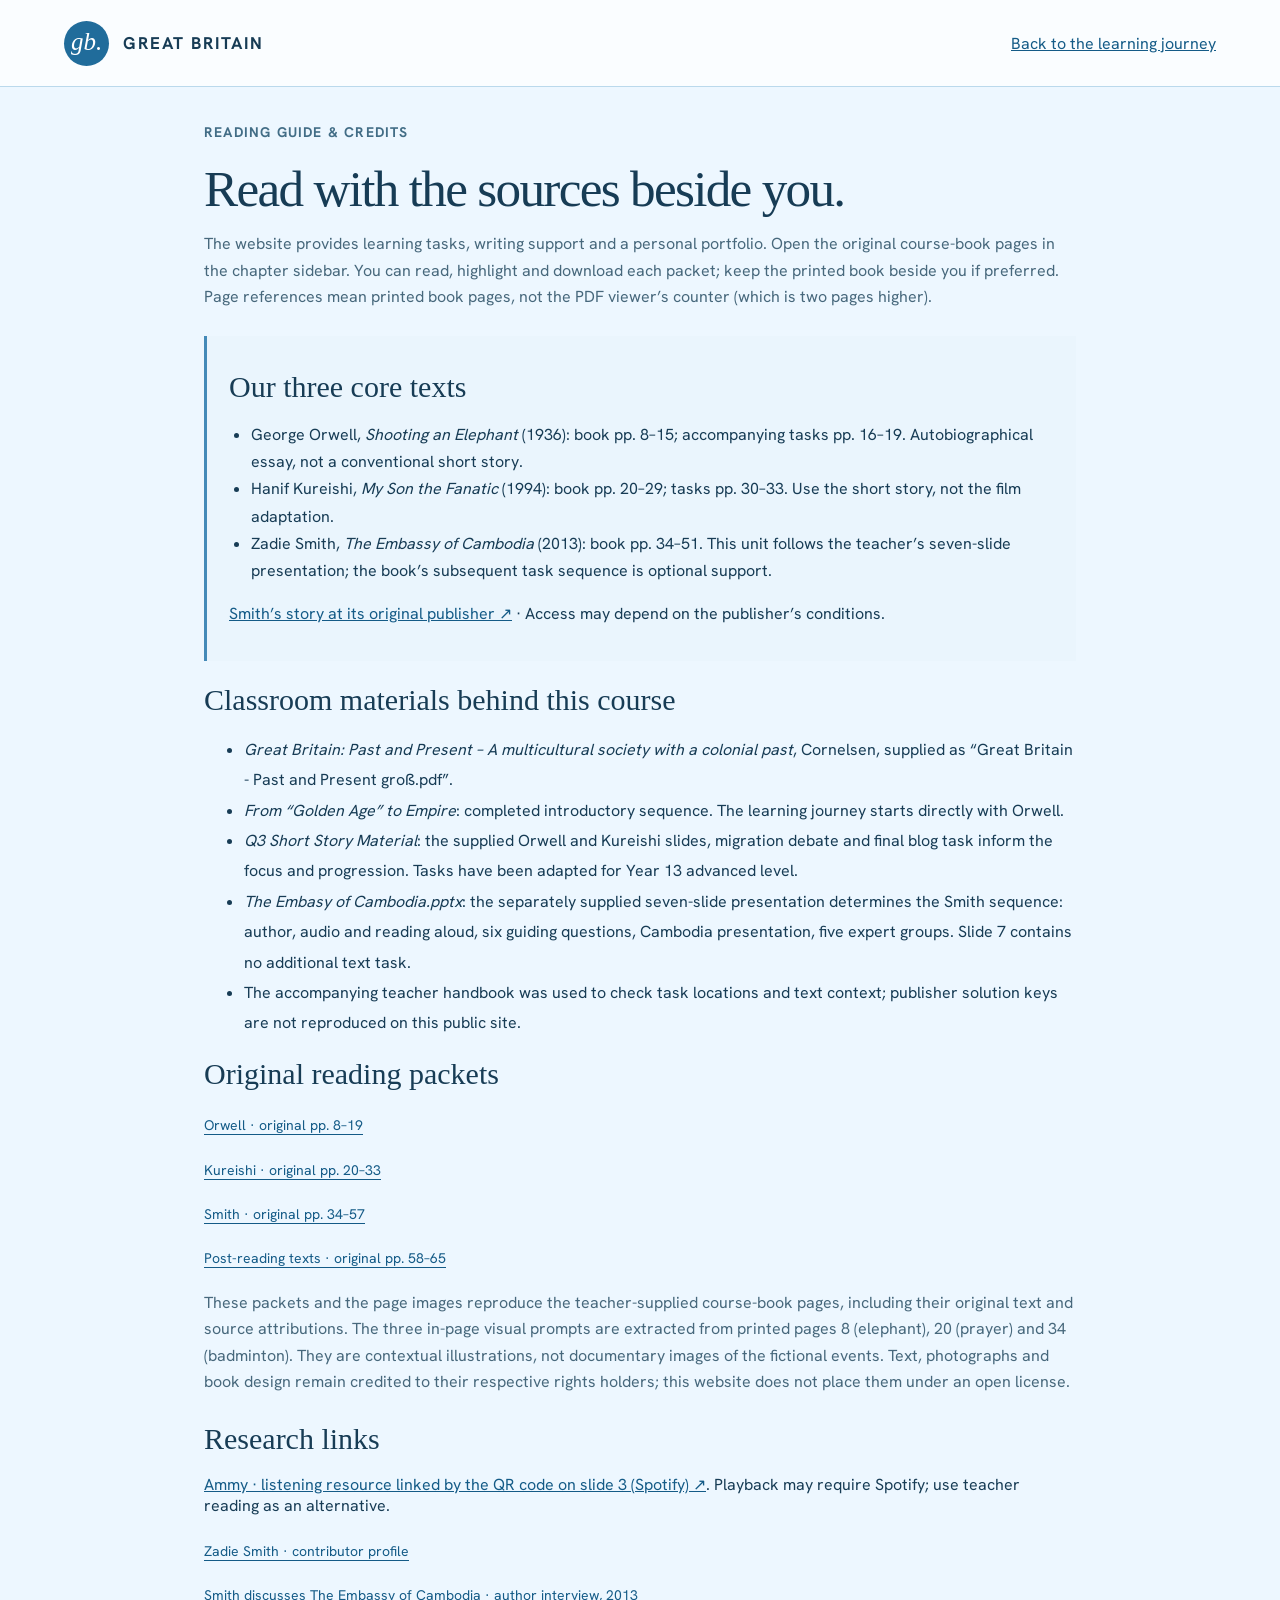
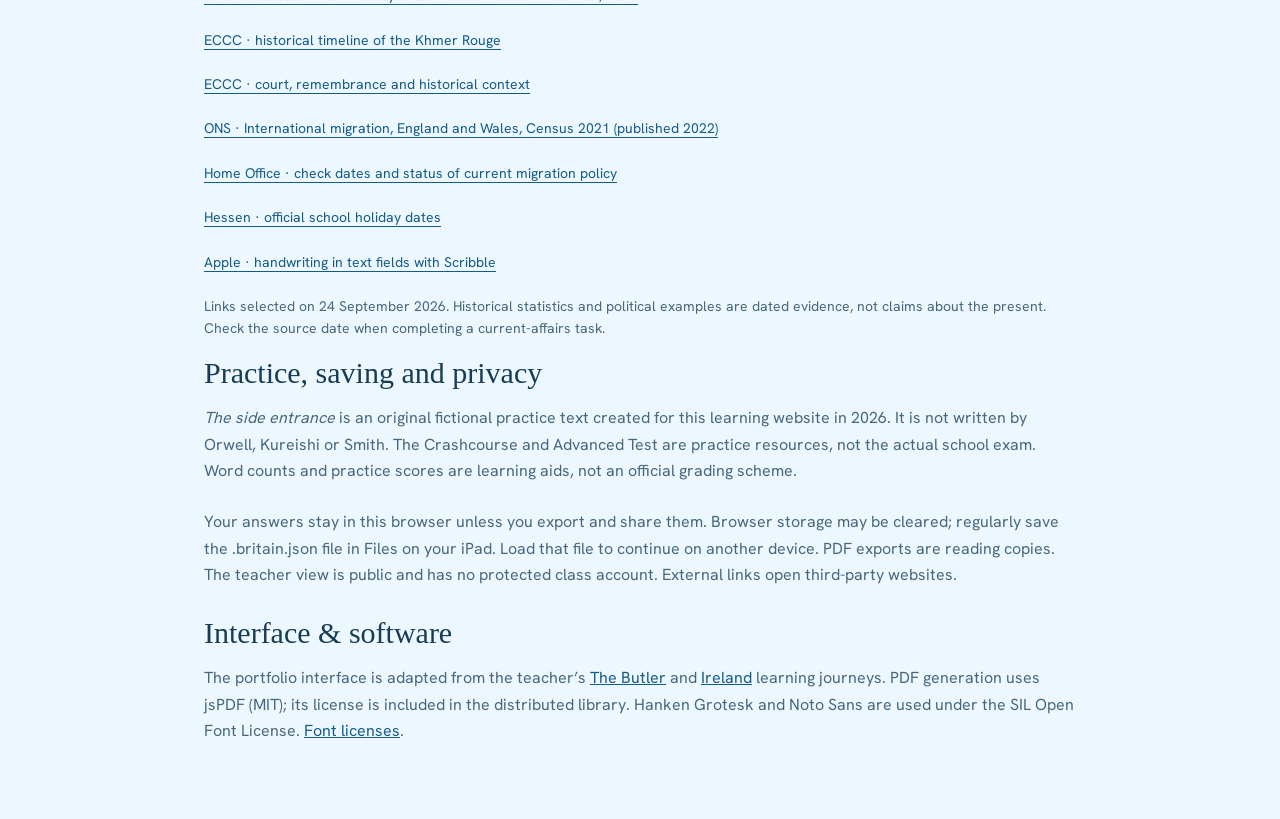
==== sources.html @ 37d401ca "Publish learning journey, writing workshop and story readers" ====
<!doctype html><html lang="en"><head><meta charset="utf-8"><meta name="viewport" content="width=device-width,initial-scale=1"><title>Sources & reading guide · Great Britain</title><link rel="stylesheet" href="style.css"><link rel="stylesheet" href="course.css"></head><body><header><a class="brand" href="index.html"><span class="brandmark">gb.</span><strong>GREAT BRITAIN</strong></a><a href="index.html">Back to the learning journey</a></header><main style="max-width:1000px"><div class="eyebrow">READING GUIDE & CREDITS</div><h1>Read with the sources beside you.</h1><p class="lead">The website provides learning tasks, writing support and a personal portfolio. Open the original course-book pages in the chapter sidebar. You can read, highlight and download each packet; keep the printed book beside you if preferred. Page references mean printed book pages, not the PDF viewer’s counter (which is two pages higher).</p><section class="reading-card"><h2>Our three core texts</h2><ul><li>George Orwell, <i>Shooting an Elephant</i> (1936): book pp. 8–15; accompanying tasks pp. 16–19. Autobiographical essay, not a conventional short story.</li><li>Hanif Kureishi, <i>My Son the Fanatic</i> (1994): book pp. 20–29; tasks pp. 30–33. Use the short story, not the film adaptation.</li><li>Zadie Smith, <i>The Embassy of Cambodia</i> (2013): book pp. 34–51. This unit follows the teacher’s seven-slide presentation; the book’s subsequent task sequence is optional support.</li></ul><p><a href="https://www.newyorker.com/magazine/2013/02/11/the-embassy-of-cambodia" target="_blank" rel="noopener">Smith’s story at its original publisher ↗</a> · Access may depend on the publisher’s conditions.</p></section><h2>Classroom materials behind this course</h2><ul style="line-height:1.9"><li><i>Great Britain: Past and Present – A multicultural society with a colonial past</i>, Cornelsen, supplied as “Great Britain - Past and Present groß.pdf”.</li><li><i>From “Golden Age” to Empire</i>: completed introductory sequence. The learning journey starts directly with Orwell.</li><li><i>Q3 Short Story Material</i>: the supplied Orwell and Kureishi slides, migration debate and final blog task inform the focus and progression. Tasks have been adapted for Year 13 advanced level.</li><li><i>The Embasy of Cambodia.pptx</i>: the separately supplied seven-slide presentation determines the Smith sequence: author, audio and reading aloud, six guiding questions, Cambodia presentation, five expert groups. Slide 7 contains no additional text task.</li><li>The accompanying teacher handbook was used to check task locations and text context; publisher solution keys are not reproduced on this public site.</li></ul><h2>Original reading packets</h2><div class="material-links"><a href="orwell-reading.pdf">Orwell · original pp. 8–19</a><a href="kureishi-reading.pdf">Kureishi · original pp. 20–33</a><a href="smith-reading.pdf">Smith · original pp. 34–57</a><a href="transfer-reading.pdf">Post-reading texts · original pp. 58–65</a></div><p class="lead">These packets and the page images reproduce the teacher-supplied course-book pages, including their original text and source attributions. The three in-page visual prompts are extracted from printed pages 8 (elephant), 20 (prayer) and 34 (badminton). They are contextual illustrations, not documentary images of the fictional events. Text, photographs and book design remain credited to their respective rights holders; this website does not place them under an open license.</p><h2>Research links</h2><p><a href="https://open.spotify.com/episode/2fU93vphYb3jY3qyjqcmrG" target="_blank" rel="noopener">Ammy · listening resource linked by the QR code on slide 3 (Spotify) ↗</a>. Playback may require Spotify; use teacher reading as an alternative.</p><div class="material-links"><a href="https://www.newyorker.com/contributors/zadie-smith" target="_blank" rel="noopener">Zadie Smith · contributor profile</a><a href="https://www.newyorker.com/books/page-turner/this-week-in-fiction-zadie-smith-2" target="_blank" rel="noopener">Smith discusses The Embassy of Cambodia · author interview, 2013</a><a href="https://timeline.eccc.gov.kh/en" target="_blank" rel="noopener">ECCC · historical timeline of the Khmer Rouge</a><a href="https://eccc.gov.kh/en" target="_blank" rel="noopener">ECCC · court, remembrance and historical context</a><a href="https://www.ons.gov.uk/peoplepopulationandcommunity/populationandmigration/internationalmigration/bulletins/internationalmigrationenglandandwales/census2021" target="_blank" rel="noopener">ONS · International migration, England and Wales, Census 2021 (published 2022)</a><a href="https://www.gov.uk/government/organisations/home-office" target="_blank" rel="noopener">Home Office · check dates and status of current migration policy</a><a href="https://kultus.hessen.de/schulsystem/ferien/ferientermine" target="_blank" rel="noopener">Hessen · official school holiday dates</a><a href="https://support.apple.com/de-de/guide/ipad/ipad355ab2a7/ipados" target="_blank" rel="noopener">Apple · handwriting in text fields with Scribble</a></div><p class="source">Links selected on 24 September 2026. Historical statistics and political examples are dated evidence, not claims about the present. Check the source date when completing a current-affairs task.</p><h2>Practice, saving and privacy</h2><p class="lead"><i>The side entrance</i> is an original fictional practice text created for this learning website in 2026. It is not written by Orwell, Kureishi or Smith. The Crashcourse and Advanced Test are practice resources, not the actual school exam. Word counts and practice scores are learning aids, not an official grading scheme.</p><p class="lead">Your answers stay in this browser unless you export and share them. Browser storage may be cleared; regularly save the .britain.json file in Files on your iPad. Load that file to continue on another device. PDF exports are reading copies. The teacher view is public and has no protected class account. External links open third-party websites.</p><h2>Interface & software</h2><p class="lead">The portfolio interface is adapted from the teacher’s <a href="https://herrhahn.github.io/the-butler-learning-journey/">The Butler</a> and <a href="https://herrhahn.github.io/ireland-learning-journey/">Ireland</a> learning journeys. PDF generation uses jsPDF (MIT); its license is included in the distributed library. Hanken Grotesk and Noto Sans are used under the SIL Open Font License. <a href="font-licenses.txt">Font licenses</a>.</p></main></body></html>
---- style.css ----
@font-face{font-family:Hanken;src:url('hanken.woff2');font-display:swap}*{box-sizing:border-box}html{font-size:16px}body{margin:0;background:#f7f5f6;color:#381e27;font-family:Hanken,Arial,sans-serif}button,textarea{font:inherit}button,a{touch-action:manipulation}button{cursor:pointer}button:focus-visible,a:focus-visible,summary:focus-visible,textarea:focus-visible{outline:3px solid #cd8c37;outline-offset:4px}header{height:87px;display:flex;align-items:center;justify-content:space-between;padding:0 5%;background:white;border-bottom:1px solid #e1e6e8}.brand{display:flex;align-items:center;gap:14px;text-decoration:none;color:inherit}.brandmark{font:italic 34px Georgia;background:#6a2037;color:white;border-radius:50%;width:45px;height:45px;text-align:center;padding-top:2px}.brand strong{letter-spacing:3px;font-size:17px}.brand-sub{border-left:1px solid #d8dfe2;padding-left:17px;color:#637681;font-size:14px}.header-right{display:flex;align-items:center;gap:28px}.class,.eyebrow{font-size:12px;font-weight:700;letter-spacing:1.8px}.quiet{border:1px solid #cad6da;border-radius:6px;background:white;padding:10px 14px;font-size:14px;color:#381e27}.demo{padding:9px 5%;background:#efe6ea;color:#4a606c;font-size:12px;letter-spacing:1px}.demo span{letter-spacing:0;margin-left:16px}main{max-width:1440px;margin:auto;padding:36px 5% 50px}.intro{display:grid;grid-template-columns:1.65fr 1fr;background:#4b1426;border-radius:12px;overflow:hidden;color:white}.intro-copy{padding:30px 34px}.eyebrow{color:#708591}.intro .eyebrow{color:#eed0d9}.eyebrow span{margin-left:25px;font-size:11px;opacity:.65}h1{font:normal clamp(36px,4vw,60px)/1.12 Georgia,serif;letter-spacing:-1.7px;margin:19px 0 14px}h1 i{color:#e7b8c5;font-weight:normal}.intro p{font-size:17px;color:#f0dfe4;margin:0 0 24px}.meta{font-size:13px;color:#ead4dd;display:flex;gap:5px;flex-wrap:wrap}.meta span{border-left:1px solid #6a828b;margin-left:12px;padding-left:12px}.landscape{position:relative;background:#cdeafa;min-height:215px}.landscape span{position:absolute;bottom:20px;right:20px;font-size:11px;letter-spacing:2px;color:white;text-shadow:0 1px 4px black}.steps{display:flex;border-bottom:1px solid #d8e1e5;margin:30px 0 28px;gap:10px}.steps button{flex:1;text-align:left;border:0;background:transparent;padding:14px 8px 19px;color:#627682;font-size:15px;border-bottom:3px solid transparent}.steps button span{display:inline-flex;align-items:center;justify-content:center;border:1px solid #d0dce1;border-radius:50%;width:29px;height:29px;margin-right:9px;font-size:12px}.steps button[aria-current]{color:#77253b;border-bottom-color:#77253b;font-weight:700}.steps button[aria-current] span{background:#77253b;color:white;border-color:#77253b}.workspace{display:grid;grid-template-columns:minmax(0,1fr) 280px;gap:34px}article#content{background:white;border:1px solid #e1e6e8;border-radius:9px;padding:32px 42px;min-height:530px}.content-top{display:flex;justify-content:space-between;align-items:center;gap:15px}.content-top .eyebrow{font-size:11px}.tag{font-size:12px;color:#6a7a83;background:#f0f4f5;padding:5px 9px;border-radius:4px}h2{font:normal 30px/1.25 Georgia;margin:14px 0}h3{font:normal 22px/1.3 Georgia}.lead{color:#5a6f7a;line-height:1.65;margin:10px 0 25px;font-size:16px}.story{border-top:1px solid #e5ebed;padding-top:10px;counter-reset:para}.story p{font:18px/1.95 Georgia;color:#34434a;position:relative;margin:19px 0;padding-left:28px}.story p:before{counter-increment:para;content:counter(para);position:absolute;left:0;top:4px;font:11px Hanken,Arial;color:#90a0a7}.story p:first-child:first-letter{font-size:42px;float:left;line-height:1.2;margin-right:4px}.source{font-size:12px;color:#70828b;line-height:1.6}.actions{margin-top:28px;border-top:1px solid #e0e8eb;padding-top:22px;display:flex;justify-content:space-between;gap:16px;align-items:center}.primary{background:#77253b;color:white;border:1px solid #77253b;padding:12px 21px;border-radius:6px;font-size:14px}.primary:hover{background:#8d354a}.secondary{padding:12px 18px;border:1px solid #cbd7dc;background:white;border-radius:6px;color:#294957;font-size:14px}.actions small{font-size:12px;color:#73848d}.aside-heading{font-size:11px;letter-spacing:2px;display:flex;justify-content:space-between;padding:3px 0 18px;color:#65808b}.aside-heading span{font-size:19px}aside section{padding:19px 0;border-top:1px solid #d7e0e5}aside h2{font-size:28px;line-height:1.3}aside p{color:#667a85;font-size:14px;line-height:1.7}details{border-top:1px solid #d7e0e5;padding:17px 0}summary{cursor:pointer;font-size:15px;font-weight:600}dl{font-size:14px}dt{margin-top:17px;color:#294c59}dd{margin:5px 0;color:#6b7c86;line-height:1.5}.note label{font:20px Georgia}.note textarea{margin-top:14px;height:125px;background:#edf1f3;border:1px solid #d9e1e5;padding:12px;font-size:14px;width:100%;border-radius:5px;resize:vertical}.note small{font-size:12px;color:#6d808b;display:block;margin-top:8px}textarea{color:#233f4c}textarea::placeholder{color:#7d8c95}footer{max-width:1440px;margin:auto;padding:25px 5%;border-top:1px solid #dae3e7;display:flex;justify-content:space-between;color:#78909b;font-size:12px;gap:20px}footer i{margin-left:12px}.dilemma{display:grid;grid-template-columns:1fr 1fr;gap:20px}.field label{font-size:15px;display:block;font-weight:600;margin-bottom:10px}.field textarea{width:100%;min-height:150px;border:1px solid #ced9df;border-radius:6px;padding:15px;line-height:1.6;resize:vertical}.field small{display:block;color:#647985;font-size:13px;margin:8px 0 22px}.field.full{margin-top:24px}.writing{min-height:320px!important;font-family:Georgia!important;font-size:18px!important;line-height:1.9!important}.word-count{text-align:right;color:#6d7e88;font-size:12px;margin-top:8px}.prompt{background:#eef3f5;border-left:3px solid #829da8;padding:14px 18px;font-size:15px;line-height:1.7;margin:22px 0}.check{display:flex;gap:12px;margin:18px 0;font-size:16px;line-height:1.5}.check input{width:19px;height:19px;accent-color:#254d5d}.review-text{white-space:pre-wrap;font:17px/1.8 Georgia;background:#f7f5f6;padding:20px;border-radius:6px;max-height:360px;overflow:auto}.success{background:#e5f0ed;padding:17px;border-radius:6px;color:#24574e;line-height:1.6}.teacher-heading{display:flex;align-items:center;justify-content:space-between;gap:24px;margin:20px 0 36px}.teacher-heading h1{font-size:42px}.teacher-heading p{color:#607985}.teacher-layout{display:grid;grid-template-columns:290px 1fr;gap:30px}.submissions h2{font-size:24px}.submissions h2 span{font:12px Hanken;display:block;margin-top:8px;color:#748b95}.submission{display:block;width:100%;text-align:left;padding:20px;margin:12px 0;background:white;border:1px solid #dce4e8;border-radius:7px;color:#244652}.submission strong{display:block;font-size:16px}.submission span{display:block;font-size:13px;color:#74858c;margin-top:7px}.submission.selected{border:2px solid #345966;background:#edf3f5}.teacher-paper{background:white;border:1px solid #dce4e8;border-radius:9px;padding:32px}.toast{position:fixed;bottom:24px;left:50%;transform:translateX(-50%);padding:14px 22px;border-radius:7px;background:#5b1b30;color:white;box-shadow:0 5px 20px #0002;font-size:14px;z-index:3}.feedback{margin-top:20px;background:#e9f2ef;padding:18px;border-radius:6px}.feedback p{white-space:pre-wrap}.empty{padding:40px 0;color:#70838e;line-height:1.8}button:disabled{cursor:default;opacity:.5}[hidden]{display:none!important}@media(min-width:1500px){main{padding-left:60px;padding-right:60px}}@media(max-width:1050px){.brand-sub{display:none}.workspace{grid-template-columns:minmax(0,1fr) 230px;gap:20px}article#content{padding:25px}.steps button{font-size:13px}.intro-copy{padding:25px}.meta span{display:none}}@media(max-width:760px){header{height:74px;padding:0 5%;gap:10px}.class{display:none}.quiet{font-size:12px;padding:9px}.brand{gap:9px}.brand strong{font-size:14px}.demo{font-size:10px;line-height:1.7}.demo span{display:block;margin:0}main{padding-top:22px}.intro{grid-template-columns:1fr}.intro-copy{padding:24px}.intro h1{font-size:39px}.intro .eyebrow span{display:none}.landscape{min-height:100px;background-position:center 40%}.landscape span{font-size:10px;bottom:12px}.steps{display:grid;grid-template-columns:1fr 1fr;gap:0;margin-top:16px}.steps button{padding:12px 3px;font-size:13px}.workspace,.teacher-layout{grid-template-columns:1fr}.workspace aside{display:grid;grid-template-columns:1fr;gap:0}.story p{font-size:17px;padding-left:20px}article#content{padding:22px 19px}.dilemma{grid-template-columns:1fr}.actions{flex-wrap:wrap}.teacher-heading{display:block}.teacher-heading h1{font-size:34px}.teacher-heading button{margin-top:15px}.teacher-paper{padding:22px}footer{flex-direction:column;line-height:1.6}.eyebrow{font-size:11px}h2{font-size:27px}}

/* Tablet reading and native Apple Pencil text entry. */
.input-toolbar{display:flex;align-items:center;justify-content:space-between;gap:16px;margin:-8px 0 20px}.input-toolbar>span{font-size:11px;letter-spacing:1.8px;color:#708591}.input-toolbar button{min-height:44px;font-size:14px}.input-toolbar button[aria-pressed="true"]{background:#77253b;color:white;border-color:#77253b}.pencil-guide{padding:20px 24px;margin:0 0 24px;background:#e9f0f3;border:1px solid #cbdbe1;border-radius:8px;font-size:15px;line-height:1.65}.pencil-guide p{margin:8px 0;color:#4c6572}.pencil-guide a{color:#234e60;display:inline-block;min-height:44px;padding-top:10px}.pencil-mode .field textarea{min-height:250px;font-size:20px;line-height:1.9;padding:22px}.pencil-mode .field .writing{min-height:440px!important;font-size:21px!important;line-height:2!important}.pencil-mode .note textarea{min-height:210px;font-size:18px;line-height:1.8;padding:18px}textarea{scroll-margin-block:90px;max-width:100%;font-size:16px}.field textarea{font-size:16px}.note textarea{font-size:16px}.check{min-height:44px;align-items:center}.check input{flex-shrink:0}.quiet,.primary,.secondary,summary{min-height:44px}summary{display:list-item;padding:10px 0}details{padding:7px 0}.steps button{min-height:54px;font-size:14px}.workspace>*,.teacher-layout>*{min-width:0}.review-text, .story, .feedback{overflow-wrap:anywhere}
@media(min-width:761px) and (max-width:900px){.workspace{grid-template-columns:1fr}.workspace aside{display:grid;grid-template-columns:1fr 1fr;gap:0 28px}.aside-heading{grid-column:1/-1}article#content{padding:30px 36px}.intro{grid-template-columns:1.8fr 1fr}.intro h1{font-size:42px}.intro .eyebrow span{display:none}.teacher-layout{grid-template-columns:230px minmax(0,1fr);gap:20px}.teacher-paper{padding:24px}.teacher-heading h1{font-size:36px}.header-right{gap:14px}.class{font-size:11px}.steps button{padding-left:2px;padding-right:2px}.steps button span{margin-right:5px}}
@media(pointer:coarse){textarea{font-size:16px}.field textarea{min-height:190px}.note textarea{min-height:150px}.steps button{min-height:60px}.quiet,.primary,.secondary{padding-top:13px;padding-bottom:13px}}
@media(max-width:760px){.pencil-guide{padding:18px}.pencil-mode .field .writing{min-height:350px!important}.input-toolbar{margin-top:0}}
@media(prefers-reduced-motion:reduce){html{scroll-behavior:auto}}
---- course.css ----
.portfolio-bar{background:white;border:1px solid #dce4e8;border-radius:9px;padding:20px 24px;margin:24px 0;display:flex;flex-wrap:wrap;align-items:center;justify-content:space-between;gap:15px}.portfolio-bar strong{font-size:16px}.portfolio-bar small{display:block;color:#667e89;font-size:12px;margin-top:5px}.portfolio-bar p{flex-basis:100%;font-size:13px;color:#617681;margin:0;line-height:1.65}.file-actions{display:flex;gap:8px;flex-wrap:wrap}.file-actions button{font-size:13px}.overview-heading{display:flex;justify-content:space-between;align-items:center;margin:34px 0 20px;gap:16px}.overview-heading h2{font-size:32px}.chapter-grid{display:grid;grid-template-columns:1fr 1fr;gap:18px}.chapter-card{display:flex;align-items:flex-start;gap:18px;text-align:left;padding:25px 23px;background:white;border:1px solid #dbe4e8;border-radius:9px;color:#381e27;transition:border-color .2s,transform .2s}.chapter-card:hover{border-color:#608694;transform:translateY(-2px)}.chapter-card:last-child{grid-column:1/-1;background:#e8eff2}.chapter-number{font:italic 30px Georgia;color:#91a8b2}.card-content{display:flex;flex-direction:column;gap:11px;flex:1}.card-content .eyebrow{font-size:10px;letter-spacing:1.5px}.card-content strong{font:27px/1.2 Georgia}.card-content>span:not(.eyebrow){font-size:15px;color:#657d89;line-height:1.5}.card-content small{font-size:12px;color:#688390}.card-arrow{font-size:20px;color:#557b8c}.profile-fields{display:flex;gap:20px;margin:24px 0}.profile-fields label{display:block;flex:1;font-size:13px;color:#607b86}.profile-fields input{display:block;width:100%;margin-top:8px;padding:12px;border:1px solid #cddce2;border-radius:6px;background:#fff;color:#294652;font:16px Hanken,Arial}.end-of-lesson{margin-top:30px;padding:25px 30px;border:1px solid #d9e3e8;border-radius:8px}.end-of-lesson h2{font-size:25px}.end-of-lesson p{font-size:15px;line-height:1.7;color:#58737f;max-width:80ch}.back-link{border:0;background:transparent;color:#3e687b;padding:12px 0;min-height:44px;font-size:14px}.material-links{display:flex;flex-direction:column;gap:6px;margin:12px 0}.material-links a{color:#355e72;font-size:14px;line-height:1.6;padding:8px 0;overflow-wrap:anywhere;text-underline-offset:4px}.select-label{display:block;font-size:15px;margin:12px 0}select{font:16px Hanken,Arial;background:white;border:1px solid #cbd9df;color:#381e27;padding:12px;border-radius:6px;max-width:100%}.answers-review{margin-bottom:24px}.teacher-notice{padding:24px;border:1px solid #d4e0e5;background:#eaf0f3;border-radius:8px;font-size:15px;line-height:1.7}.teacher-notice button{margin-right:10px}.week-strip{display:grid;grid-template-columns:repeat(5,1fr);gap:12px;margin:24px 0}.week-strip>div{background:white;border:1px solid #dbe3e7;padding:16px;border-radius:7px}.week-strip span{display:block;font-size:13px;line-height:1.6;margin-top:9px;color:#66808b}.teacher-unit{margin:15px 0;background:white;border:1px solid #dce5e9;border-radius:8px;padding:20px 25px}.teacher-unit summary{font:23px/1.5 Georgia}.teacher-unit summary span{font:14px Hanken;margin-right:12px;color:#72909b}.teacher-unit summary small{font:12px Hanken;float:right;color:#71909a;margin-top:8px}.teacher-unit h4{font-weight:600;font-size:15px;margin-top:25px}.teacher-unit .review-text{max-height:250px}dialog{color:#381e27;border:1px solid #c9d8df;border-radius:12px;padding:30px;max-width:620px;width:calc(100% - 32px);max-height:85dvh;overflow:auto;box-shadow:0 20px 80px #10263033}dialog::backdrop{background:#10263177}dialog h2{margin-top:0}dialog p{line-height:1.7;font-size:15px}dialog label{display:block;margin:20px 0 10px}.dialog-actions{display:flex;gap:10px;justify-content:flex-end;flex-wrap:wrap;margin-top:24px}#file-result{width:100%;font-size:14px;line-height:1.8;color:#355d6d}#file-result a{color:#214b60;margin:0 8px;text-underline-offset:4px}#file-result button{margin-left:10px}#pdf-status{color:#815027}#content .field:first-child{margin-top:0}.content-top .tag{max-width:50%;text-align:right}a:focus-visible,input:focus-visible,select:focus-visible{outline:3px solid #bd8a4c;outline-offset:3px}.toast{max-width:calc(100vw - 28px);width:max-content;line-height:1.5}header .quiet{white-space:nowrap}
@media(max-width:1050px){.brand-sub{display:none}.portfolio-bar{padding:18px}.file-actions{width:100%}.week-strip{grid-template-columns:repeat(3,1fr)}}
@media(max-width:760px){.chapter-grid{grid-template-columns:1fr}.chapter-card:last-child{grid-column:auto}.chapter-card{padding:22px 18px}.card-content strong{font-size:25px}.overview-heading{align-items:flex-start}.overview-heading h2{font-size:28px}.overview-heading .tag{display:none}.profile-fields{flex-direction:column;gap:14px}.file-actions button{flex:1 1 auto}.week-strip{grid-template-columns:1fr 1fr}.header-right{gap:6px}header .quiet{font-size:11px;padding:10px 8px}#overview-link{max-width:90px;white-space:normal}.brand strong{letter-spacing:1px;font-size:12px}.brandmark{width:36px;height:36px;font-size:28px}header{padding:0 4%}.teacher-unit{padding:15px}.teacher-unit summary{font-size:21px}.teacher-unit summary small{float:none;display:block;margin-left:0}.end-of-lesson{padding:18px}.content-top .tag{display:none}.portfolio-bar p{font-size:12px}}
@media(prefers-reduced-motion:reduce){.chapter-card{transition:none}.chapter-card:hover{transform:none}}

/* Burgundy teaching edition */
.eyebrow{font-size:14px;letter-spacing:1.4px}.intro .eyebrow span{font-size:12px} .landscape{background-position:center 38%;min-height:230px} .intro{grid-template-columns:1.65fr 1fr}.intro h1{font-size:clamp(36px,4vw,57px)}.source{font-size:14px}.material-links a,a{color:#77253b}.intro a{color:white}.chapter-number{color:#77253b!important}.chapter-card:hover{border-color:#77253b!important}.visual-pair{display:grid;grid-template-columns:1fr 1fr;gap:18px}.lesson-figure{margin:20px 0}.lesson-figure img{width:100%;height:auto;max-height:420px;object-fit:contain;border-radius:6px;background:#f2ecef}.lesson-figure figcaption{font-size:14px;line-height:1.5;color:#65515a;margin-top:7px}.reading-card{border-left:3px solid #77253b;background:#f7f1f3;padding:18px 22px;line-height:1.7;margin:20px 0}.reading-card h3{margin-top:0}.reading-card ul,.reading-card ol{padding-left:22px}.schedule-table{border-collapse:collapse;width:100%;font-size:15px;line-height:1.5}.schedule-table td,.schedule-table th{border-bottom:1px solid #ddd;padding:12px;text-align:left;vertical-align:top}.schedule-wrap{overflow:auto}.reading-card a{overflow-wrap:anywhere}.chapter-card{min-height:155px}.source-note{font-size:14px;line-height:1.6;color:#66535c}.intro-copy{align-self:center}.check input{accent-color:#77253b}.brandmark{background:#77253b}.toast{max-width:90vw}.skip-link{position:absolute;left:10px;top:-80px;background:white;padding:12px;z-index:9}.skip-link:focus{top:10px}@media(max-width:760px){.visual-pair{grid-template-columns:1fr}.intro{grid-template-columns:1fr}.landscape{min-height:170px}.header-right{gap:8px}.brand strong{font-size:12px;letter-spacing:1px}.brandmark{width:36px;height:36px;font-size:28px}.header-right button{font-size:12px}.intro .eyebrow span{display:block;margin:10px 0 0}}
/* Sky-blue reading edition */
:root{--ink:#173c55;--muted:#41677e;--blue:#146393;--line:#bad9ec;--sky:#d9effd}body{background:#edf7ff;color:var(--ink)}a,.material-links a,.back-link{color:#145b87}header{background:#fafdff;border-color:var(--line)}.brandmark{background:#206c9b;font-size:25px;padding-top:7px}.brand strong{letter-spacing:2px}.demo{background:#d9effc;color:#315b72;font-size:14px;line-height:1.6}.intro{background:#cfeaff;color:var(--ink);grid-template-columns:minmax(0,1.8fr) minmax(250px,1fr);border:1px solid #a9d4ef}.intro h1{font-size:clamp(38px,4vw,59px);letter-spacing:-1.3px}.intro h1 i{color:#1b6796}.intro p,.intro .eyebrow,.meta{color:#315e78}.intro .eyebrow span{opacity:1;font-size:14px}.intro-copy{padding:30px 34px}.course-anchor{padding:27px 30px;background:#e2f2fd;border-left:1px solid #aed5ec;display:flex;flex-direction:column;align-items:flex-start;justify-content:center;gap:8px}.course-anchor strong{font:34px Georgia}.course-anchor p{margin:6px 0 8px;line-height:1.6;font-size:15px}.course-anchor button{width:100%;font-size:14px;text-align:left}.eyebrow,.card-content .eyebrow,.content-top .eyebrow,.aside-heading{font-size:14px;letter-spacing:1.2px;color:#426d86}.tag{font-size:14px;background:#e1f0fa;color:#315c75}.primary{background:#17628f;border-color:#17628f;color:white}.primary:hover{background:#0e4c73}.quiet{color:#24536f;border-color:#b4d2e5}.secondary{color:#24536f}.chapter-card{color:var(--ink);border-color:#bad8e9;border-radius:12px;box-shadow:0 3px 0 #d8edf944}.chapter-card:hover{border-color:#327fae!important}.chapter-number{color:#2b739e!important}.chapter-card:last-child{background:#d9edfb}.card-content>span:not(.eyebrow),.card-content small{color:#42657c}.card-content small,.portfolio-bar small,.portfolio-bar p,.file-actions button,.profile-fields label,.meta,.word-count,footer{font-size:14px}.card-content strong{font-size:29px}.chapter-card[data-chapter="crashcourse"]{border:2px solid #4e94c1;background:#e2f2ff}.steps button[aria-current]{color:#145e8c;border-color:#145e8c}.steps button[aria-current] span{background:#145e8c;border-color:#145e8c}.reading-card{border-left-color:#448ab8;background:#eaf5fd}.reading-card p,.reading-card li{font-size:16px}.review-text{background:#f0f7fc}.source,.source-note,.lead,.note small,aside p,dd{color:#47687c}.source-reference{border-bottom:1px solid var(--line);padding-bottom:18px}.source{font-size:14px}.input-toolbar button[aria-pressed="true"]{background:#17628f;border-color:#17628f}.check input{accent-color:#17628f}.toast{background:#174c6e}.schedule-panel{border:1px solid var(--line);border-radius:10px;background:#f8fcff;padding:12px 22px;margin:24px 0}.schedule-panel>summary{font-size:17px;color:#215b7f}.schedule-panel p{font-size:15px;line-height:1.7;color:#41677e}.schedule-table th{background:#dceffc}.schedule-table td{min-width:100px}.schedule-table tr:nth-child(5){background:#e6f4ff}.scaffold{border:1px solid #c3dfef;padding:8px 18px;border-radius:8px;margin:15px 0;background:#f5fbff}.scaffold p{line-height:1.75;font-size:16px}.practice-text{font:18px/1.85 Georgia,serif}.practice-text p{font-size:18px}.practice-text b{font:14px Hanken,Arial;color:#356d8b;margin-right:8px}.practice-companion .reading-card{padding:12px;background:white}.practice-companion .practice-text p{font-size:16px}.practice-companion{max-height:70vh;overflow:auto}.workspace aside h2{color:#204c69}.end-of-lesson{background:#e3f2fd}.end-of-lesson p{color:#3e647c}.pencil-guide{background:#dff1fe}.field textarea{border-color:#abcde3;background:#fcfeff}.field textarea:focus{background:#fff}.teacher-notice{background:#e0f1fd}.teacher-unit{color:var(--ink)}.teacher-unit summary small{font-size:14px}.teacher-unit summary span{font-family:Hanken,Arial}.actions button{min-height:48px}.steps{scroll-margin-top:20px}button:focus-visible,a:focus-visible,summary:focus-visible,textarea:focus-visible,input:focus-visible,select:focus-visible{outline:3px solid #156596;outline-offset:4px}.pencil-mode .field textarea{background:repeating-linear-gradient(#fff,#fff 37px,#eaf4fb 38px);line-height:38px}dialog{color:var(--ink)}.intro a{color:#174c6e}
@media(max-width:760px){.intro{grid-template-columns:1fr}.course-anchor{border-left:0;border-top:1px solid #afd5ec;padding:22px 24px;display:grid;grid-template-columns:1fr 1fr}.course-anchor .eyebrow,.course-anchor p{grid-column:1/-1}.course-anchor strong{font-size:30px}.course-anchor button{font-size:14px;padding:12px;min-height:54px}.intro h1{font-size:40px}.header-right button,header .quiet{font-size:14px}.brand strong{font-size:13px}.brandmark{width:38px;min-width:38px;font-size:22px}.brand-sub{display:none}.portfolio-bar p{font-size:14px}.demo{font-size:14px}.card-content .eyebrow{font-size:14px}.schedule-panel{padding:10px 15px}.profile-fields{margin:18px 0}.steps button{font-size:14px}.intro .eyebrow span{display:block}.meta span{display:block;margin-left:0;border:0;padding:0}.practice-companion{max-height:none}.teacher-heading h1{font-size:33px}}
@media(max-width:420px){.brand strong{max-width:65px;line-height:1.4}.header-right{gap:5px}.header-right button{padding:7px;font-size:13px}.intro h1{font-size:36px}.course-anchor{display:flex;align-items:stretch}.actions>*{flex:1}.chapter-card{gap:12px}.chapter-number{font-size:25px}}
.in-chapter .intro{grid-template-columns:minmax(0,1fr) 295px}.in-chapter .intro-copy{padding:25px 30px}.in-chapter .intro h1{font-size:40px}.in-chapter .course-anchor{padding:20px}.in-chapter .course-anchor>p,.in-chapter .course-anchor>.eyebrow{display:none}.in-chapter .course-anchor>strong{font-size:25px}.in-chapter .course-anchor button{min-height:44px}.in-chapter .portfolio-bar{margin:18px 0;padding:15px 22px}.in-chapter .portfolio-bar>p{display:none}.in-chapter .steps{margin:18px 0}.in-chapter main{padding-top:24px}
@media(max-width:760px){.in-chapter .intro{grid-template-columns:1fr}.in-chapter .intro h1{font-size:34px}.in-chapter .course-anchor{display:none}.in-chapter .intro-copy{padding:20px}.in-chapter .portfolio-bar{padding:15px}.in-chapter .meta{font-size:14px}}
.reader-sidebar{border:1px solid #a8cfe8;background:#dff0fc;padding:17px;border-radius:10px;margin-bottom:24px}.reader-sidebar h3{margin:0 0 12px;font-size:23px}.reader-launch{display:block;width:100%;text-align:left;margin:10px 0;line-height:1.5;white-space:normal}.reader-launch b{display:block;font-size:16px}.reader-launch span{display:block;font-size:14px;margin-top:6px}.overview-readings{margin-top:30px}.overview-readings .reader-sidebar{display:grid;grid-template-columns:repeat(2,1fr);gap:10px}.overview-readings .reader-sidebar h3,.overview-readings .reader-sidebar p{grid-column:1/-1}.overview-readings .reader-launch{margin:0}#reader{width:min(1250px,97vw);max-width:none;height:95dvh;max-height:95dvh;padding:0;border-radius:12px;overflow:auto;background:#f3f9fe}#reader .reader-head{display:flex;align-items:center;justify-content:space-between;padding:16px 22px;background:#dff0fd;gap:20px}#reader h2{font-size:27px;margin:6px 0}#reader .reader-head button{flex-shrink:0}.reader-tools{display:flex;align-items:center;gap:8px;flex-wrap:wrap;padding:12px 20px;background:#f7fbff;position:sticky;top:0;z-index:2;box-shadow:0 2px 8px #173c5515}.reader-tools label{margin:0;font-size:14px}.reader-tools select{padding:10px;font-size:16px}.reader-tools button{font-size:14px}.reader-help{padding:0 20px;font-size:14px!important;color:#47687c}.reader-scroll{overflow:auto;max-height:62dvh;background:#d1e2ed;padding:18px;overscroll-behavior:contain}.reader-sheet{position:relative;width:100%;margin:auto;max-width:none;background:white;line-height:0}.reader-sheet img{display:block;width:100%;height:auto;user-select:none;-webkit-user-drag:none}.reader-sheet canvas{position:absolute;inset:0;width:100%;height:100%;pointer-events:none}.is-marking .reader-sheet canvas{pointer-events:auto;touch-action:none;cursor:crosshair}.is-marking #reader-mark{background:#17628f;color:white;border-color:#17628f}.reader-notes{padding:12px 20px}.reader-notes label{font-size:15px;margin:0 0 8px;display:block}.reader-notes textarea{width:100%;height:90px;font:17px/1.6 Hanken,Arial;padding:12px;border:1px solid #a8cbe1;border-radius:7px}.pencil-mode .reader-notes textarea{min-height:160px;font-size:20px}.reader-actions{display:flex;align-items:center;gap:12px;flex-wrap:wrap;padding:0 20px 12px}.reader-actions a{font-size:15px;min-height:44px;padding:12px 0}#reader-status{padding:0 20px 15px;font-size:15px;line-height:1.7}#reader-status a{margin:0 8px}#reader-status button{margin:8px}.story-visual{margin:20px 0}.story-visual img{max-height:280px;width:100%;object-fit:cover;border-radius:8px;background:#d8eaf5}.story-visual figcaption{font-size:14px;color:#45677f;line-height:1.6;margin-top:7px}.story-visual.portrait img{object-fit:contain;background:#e9f4fc}
@media(max-width:760px){#reader{height:98dvh;max-height:98dvh;width:99vw}.reader-tools{padding:8px;gap:6px}.reader-tools label{font-size:14px}.reader-scroll{padding:5px;max-height:58dvh}.reader-help{padding:0 12px}.reader-tools button,.reader-tools select{padding:9px;font-size:14px;min-height:44px}.reader-head{padding:14px!important}.reader-head h2{font-size:22px!important}.overview-readings .reader-sidebar{grid-template-columns:1fr}.reader-actions{padding:0 12px 10px}.reader-notes{padding:12px}.reader-notes textarea{font-size:18px}.reader-tools #reader-undo{font-size:13px}.story-visual img{max-height:220px}}
#reader-quick-links{display:flex;flex-wrap:wrap;gap:8px;margin:0 0 20px}#reader-quick-links button{font-size:14px;min-height:46px;text-align:left}#reader-quick-links{display:none}@media(max-width:900px){#reader-quick-links{display:flex}}
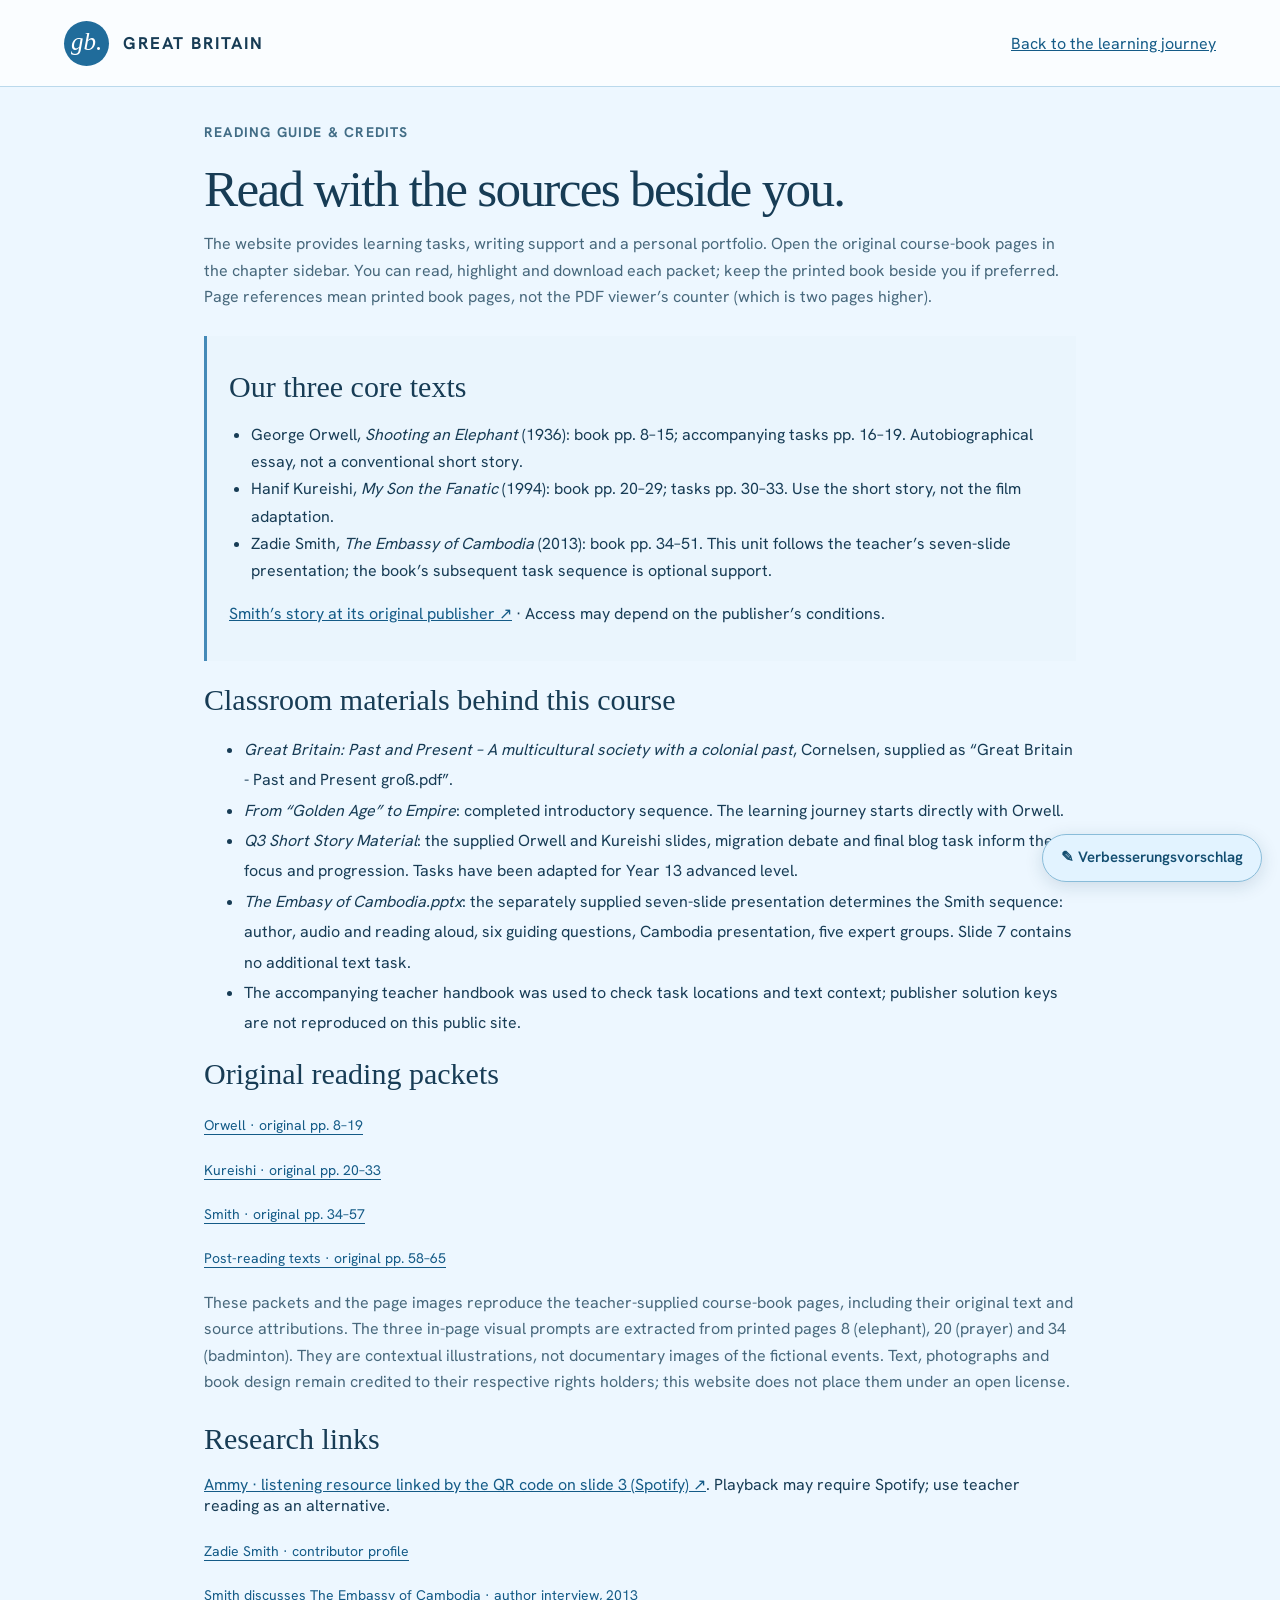
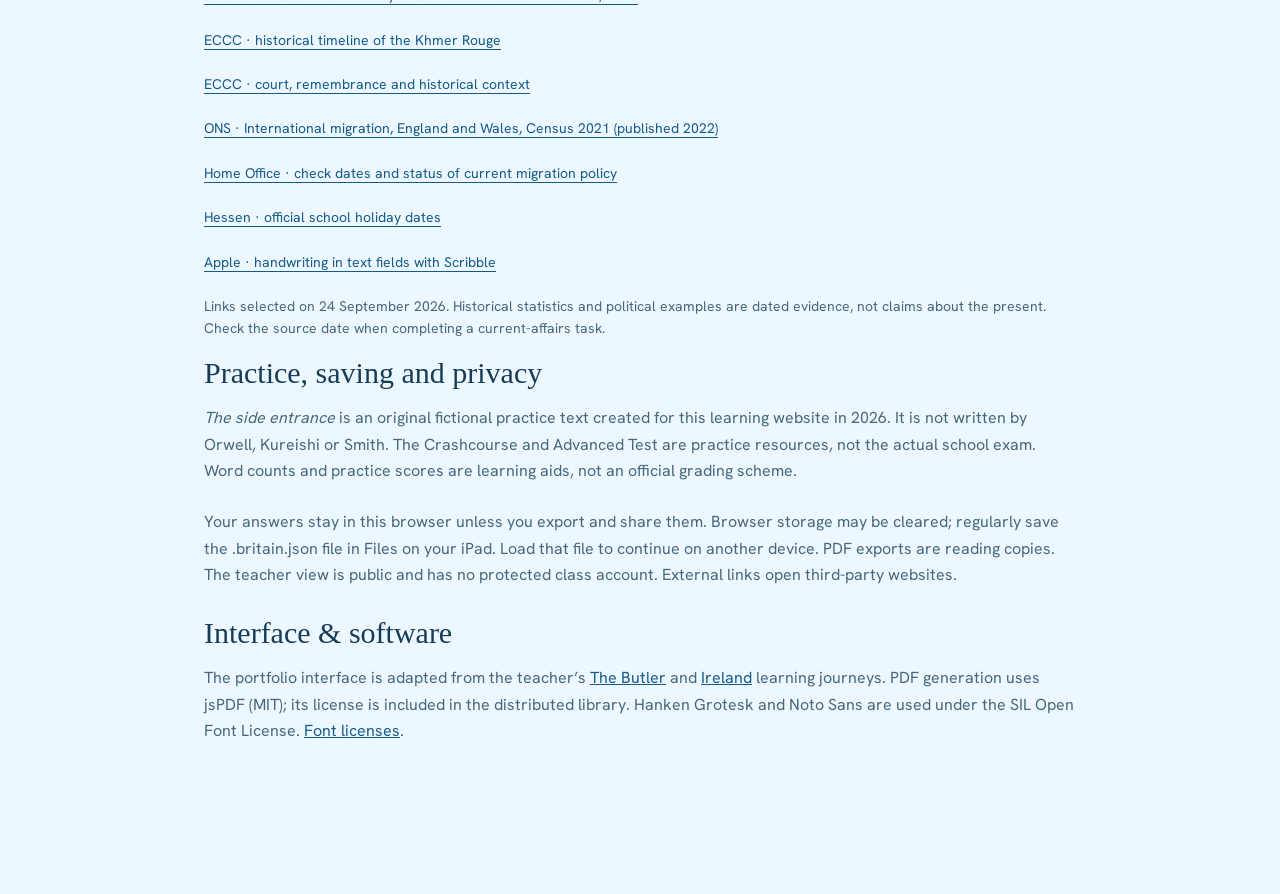
==== commit 664c91da: "Add improvement suggestions and protected text download" ====
--- a/sources.html
+++ b/sources.html
@@ -1 +1 @@
-<!doctype html><html lang="en"><head><meta charset="utf-8"><meta name="viewport" content="width=device-width,initial-scale=1"><title>Sources & reading guide · Great Britain</title><link rel="stylesheet" href="style.css"><link rel="stylesheet" href="course.css"></head><body><header><a class="brand" href="index.html"><span class="brandmark">gb.</span><strong>GREAT BRITAIN</strong></a><a href="index.html">Back to the learning journey</a></header><main style="max-width:1000px"><div class="eyebrow">READING GUIDE & CREDITS</div><h1>Read with the sources beside you.</h1><p class="lead">The website provides learning tasks, writing support and a personal portfolio. Open the original course-book pages in the chapter sidebar. You can read, highlight and download each packet; keep the printed book beside you if preferred. Page references mean printed book pages, not the PDF viewer’s counter (which is two pages higher).</p><section class="reading-card"><h2>Our three core texts</h2><ul><li>George Orwell, <i>Shooting an Elephant</i> (1936): book pp. 8–15; accompanying tasks pp. 16–19. Autobiographical essay, not a conventional short story.</li><li>Hanif Kureishi, <i>My Son the Fanatic</i> (1994): book pp. 20–29; tasks pp. 30–33. Use the short story, not the film adaptation.</li><li>Zadie Smith, <i>The Embassy of Cambodia</i> (2013): book pp. 34–51. This unit follows the teacher’s seven-slide presentation; the book’s subsequent task sequence is optional support.</li></ul><p><a href="https://www.newyorker.com/magazine/2013/02/11/the-embassy-of-cambodia" target="_blank" rel="noopener">Smith’s story at its original publisher ↗</a> · Access may depend on the publisher’s conditions.</p></section><h2>Classroom materials behind this course</h2><ul style="line-height:1.9"><li><i>Great Britain: Past and Present – A multicultural society with a colonial past</i>, Cornelsen, supplied as “Great Britain - Past and Present groß.pdf”.</li><li><i>From “Golden Age” to Empire</i>: completed introductory sequence. The learning journey starts directly with Orwell.</li><li><i>Q3 Short Story Material</i>: the supplied Orwell and Kureishi slides, migration debate and final blog task inform the focus and progression. Tasks have been adapted for Year 13 advanced level.</li><li><i>The Embasy of Cambodia.pptx</i>: the separately supplied seven-slide presentation determines the Smith sequence: author, audio and reading aloud, six guiding questions, Cambodia presentation, five expert groups. Slide 7 contains no additional text task.</li><li>The accompanying teacher handbook was used to check task locations and text context; publisher solution keys are not reproduced on this public site.</li></ul><h2>Original reading packets</h2><div class="material-links"><a href="orwell-reading.pdf">Orwell · original pp. 8–19</a><a href="kureishi-reading.pdf">Kureishi · original pp. 20–33</a><a href="smith-reading.pdf">Smith · original pp. 34–57</a><a href="transfer-reading.pdf">Post-reading texts · original pp. 58–65</a></div><p class="lead">These packets and the page images reproduce the teacher-supplied course-book pages, including their original text and source attributions. The three in-page visual prompts are extracted from printed pages 8 (elephant), 20 (prayer) and 34 (badminton). They are contextual illustrations, not documentary images of the fictional events. Text, photographs and book design remain credited to their respective rights holders; this website does not place them under an open license.</p><h2>Research links</h2><p><a href="https://open.spotify.com/episode/2fU93vphYb3jY3qyjqcmrG" target="_blank" rel="noopener">Ammy · listening resource linked by the QR code on slide 3 (Spotify) ↗</a>. Playback may require Spotify; use teacher reading as an alternative.</p><div class="material-links"><a href="https://www.newyorker.com/contributors/zadie-smith" target="_blank" rel="noopener">Zadie Smith · contributor profile</a><a href="https://www.newyorker.com/books/page-turner/this-week-in-fiction-zadie-smith-2" target="_blank" rel="noopener">Smith discusses The Embassy of Cambodia · author interview, 2013</a><a href="https://timeline.eccc.gov.kh/en" target="_blank" rel="noopener">ECCC · historical timeline of the Khmer Rouge</a><a href="https://eccc.gov.kh/en" target="_blank" rel="noopener">ECCC · court, remembrance and historical context</a><a href="https://www.ons.gov.uk/peoplepopulationandcommunity/populationandmigration/internationalmigration/bulletins/internationalmigrationenglandandwales/census2021" target="_blank" rel="noopener">ONS · International migration, England and Wales, Census 2021 (published 2022)</a><a href="https://www.gov.uk/government/organisations/home-office" target="_blank" rel="noopener">Home Office · check dates and status of current migration policy</a><a href="https://kultus.hessen.de/schulsystem/ferien/ferientermine" target="_blank" rel="noopener">Hessen · official school holiday dates</a><a href="https://support.apple.com/de-de/guide/ipad/ipad355ab2a7/ipados" target="_blank" rel="noopener">Apple · handwriting in text fields with Scribble</a></div><p class="source">Links selected on 24 September 2026. Historical statistics and political examples are dated evidence, not claims about the present. Check the source date when completing a current-affairs task.</p><h2>Practice, saving and privacy</h2><p class="lead"><i>The side entrance</i> is an original fictional practice text created for this learning website in 2026. It is not written by Orwell, Kureishi or Smith. The Crashcourse and Advanced Test are practice resources, not the actual school exam. Word counts and practice scores are learning aids, not an official grading scheme.</p><p class="lead">Your answers stay in this browser unless you export and share them. Browser storage may be cleared; regularly save the .britain.json file in Files on your iPad. Load that file to continue on another device. PDF exports are reading copies. The teacher view is public and has no protected class account. External links open third-party websites.</p><h2>Interface & software</h2><p class="lead">The portfolio interface is adapted from the teacher’s <a href="https://herrhahn.github.io/the-butler-learning-journey/">The Butler</a> and <a href="https://herrhahn.github.io/ireland-learning-journey/">Ireland</a> learning journeys. PDF generation uses jsPDF (MIT); its license is included in the distributed library. Hanken Grotesk and Noto Sans are used under the SIL Open Font License. <a href="font-licenses.txt">Font licenses</a>.</p></main></body></html>
+<!doctype html><html lang="en"><head><meta charset="utf-8"><meta name="viewport" content="width=device-width,initial-scale=1"><title>Sources & reading guide · Great Britain</title><link rel="stylesheet" href="style.css"><link rel="stylesheet" href="course.css"><link rel="stylesheet" href="suggestions.css?v=20261023-1"></head><body><header><a class="brand" href="index.html"><span class="brandmark">gb.</span><strong>GREAT BRITAIN</strong></a><a href="index.html">Back to the learning journey</a></header><main style="max-width:1000px"><div class="eyebrow">READING GUIDE & CREDITS</div><h1>Read with the sources beside you.</h1><p class="lead">The website provides learning tasks, writing support and a personal portfolio. Open the original course-book pages in the chapter sidebar. You can read, highlight and download each packet; keep the printed book beside you if preferred. Page references mean printed book pages, not the PDF viewer’s counter (which is two pages higher).</p><section class="reading-card"><h2>Our three core texts</h2><ul><li>George Orwell, <i>Shooting an Elephant</i> (1936): book pp. 8–15; accompanying tasks pp. 16–19. Autobiographical essay, not a conventional short story.</li><li>Hanif Kureishi, <i>My Son the Fanatic</i> (1994): book pp. 20–29; tasks pp. 30–33. Use the short story, not the film adaptation.</li><li>Zadie Smith, <i>The Embassy of Cambodia</i> (2013): book pp. 34–51. This unit follows the teacher’s seven-slide presentation; the book’s subsequent task sequence is optional support.</li></ul><p><a href="https://www.newyorker.com/magazine/2013/02/11/the-embassy-of-cambodia" target="_blank" rel="noopener">Smith’s story at its original publisher ↗</a> · Access may depend on the publisher’s conditions.</p></section><h2>Classroom materials behind this course</h2><ul style="line-height:1.9"><li><i>Great Britain: Past and Present – A multicultural society with a colonial past</i>, Cornelsen, supplied as “Great Britain - Past and Present groß.pdf”.</li><li><i>From “Golden Age” to Empire</i>: completed introductory sequence. The learning journey starts directly with Orwell.</li><li><i>Q3 Short Story Material</i>: the supplied Orwell and Kureishi slides, migration debate and final blog task inform the focus and progression. Tasks have been adapted for Year 13 advanced level.</li><li><i>The Embasy of Cambodia.pptx</i>: the separately supplied seven-slide presentation determines the Smith sequence: author, audio and reading aloud, six guiding questions, Cambodia presentation, five expert groups. Slide 7 contains no additional text task.</li><li>The accompanying teacher handbook was used to check task locations and text context; publisher solution keys are not reproduced on this public site.</li></ul><h2>Original reading packets</h2><div class="material-links"><a href="orwell-reading.pdf">Orwell · original pp. 8–19</a><a href="kureishi-reading.pdf">Kureishi · original pp. 20–33</a><a href="smith-reading.pdf">Smith · original pp. 34–57</a><a href="transfer-reading.pdf">Post-reading texts · original pp. 58–65</a></div><p class="lead">These packets and the page images reproduce the teacher-supplied course-book pages, including their original text and source attributions. The three in-page visual prompts are extracted from printed pages 8 (elephant), 20 (prayer) and 34 (badminton). They are contextual illustrations, not documentary images of the fictional events. Text, photographs and book design remain credited to their respective rights holders; this website does not place them under an open license.</p><h2>Research links</h2><p><a href="https://open.spotify.com/episode/2fU93vphYb3jY3qyjqcmrG" target="_blank" rel="noopener">Ammy · listening resource linked by the QR code on slide 3 (Spotify) ↗</a>. Playback may require Spotify; use teacher reading as an alternative.</p><div class="material-links"><a href="https://www.newyorker.com/contributors/zadie-smith" target="_blank" rel="noopener">Zadie Smith · contributor profile</a><a href="https://www.newyorker.com/books/page-turner/this-week-in-fiction-zadie-smith-2" target="_blank" rel="noopener">Smith discusses The Embassy of Cambodia · author interview, 2013</a><a href="https://timeline.eccc.gov.kh/en" target="_blank" rel="noopener">ECCC · historical timeline of the Khmer Rouge</a><a href="https://eccc.gov.kh/en" target="_blank" rel="noopener">ECCC · court, remembrance and historical context</a><a href="https://www.ons.gov.uk/peoplepopulationandcommunity/populationandmigration/internationalmigration/bulletins/internationalmigrationenglandandwales/census2021" target="_blank" rel="noopener">ONS · International migration, England and Wales, Census 2021 (published 2022)</a><a href="https://www.gov.uk/government/organisations/home-office" target="_blank" rel="noopener">Home Office · check dates and status of current migration policy</a><a href="https://kultus.hessen.de/schulsystem/ferien/ferientermine" target="_blank" rel="noopener">Hessen · official school holiday dates</a><a href="https://support.apple.com/de-de/guide/ipad/ipad355ab2a7/ipados" target="_blank" rel="noopener">Apple · handwriting in text fields with Scribble</a></div><p class="source">Links selected on 24 September 2026. Historical statistics and political examples are dated evidence, not claims about the present. Check the source date when completing a current-affairs task.</p><h2>Practice, saving and privacy</h2><p class="lead"><i>The side entrance</i> is an original fictional practice text created for this learning website in 2026. It is not written by Orwell, Kureishi or Smith. The Crashcourse and Advanced Test are practice resources, not the actual school exam. Word counts and practice scores are learning aids, not an official grading scheme.</p><p class="lead">Your answers stay in this browser unless you export and share them. Browser storage may be cleared; regularly save the .britain.json file in Files on your iPad. Load that file to continue on another device. PDF exports are reading copies. The teacher view is public and has no protected class account. External links open third-party websites.</p><h2>Interface & software</h2><p class="lead">The portfolio interface is adapted from the teacher’s <a href="https://herrhahn.github.io/the-butler-learning-journey/">The Butler</a> and <a href="https://herrhahn.github.io/ireland-learning-journey/">Ireland</a> learning journeys. PDF generation uses jsPDF (MIT); its license is included in the distributed library. Hanken Grotesk and Noto Sans are used under the SIL Open Font License. <a href="font-licenses.txt">Font licenses</a>.</p></main><script src="suggestions.js?v=20261023-1"></script></body></html>
--- a/course.css
+++ b/course.css
@@ -14,3 +14,8 @@
 .reader-sidebar{border:1px solid #a8cfe8;background:#dff0fc;padding:17px;border-radius:10px;margin-bottom:24px}.reader-sidebar h3{margin:0 0 12px;font-size:23px}.reader-launch{display:block;width:100%;text-align:left;margin:10px 0;line-height:1.5;white-space:normal}.reader-launch b{display:block;font-size:16px}.reader-launch span{display:block;font-size:14px;margin-top:6px}.overview-readings{margin-top:30px}.overview-readings .reader-sidebar{display:grid;grid-template-columns:repeat(2,1fr);gap:10px}.overview-readings .reader-sidebar h3,.overview-readings .reader-sidebar p{grid-column:1/-1}.overview-readings .reader-launch{margin:0}#reader{width:min(1250px,97vw);max-width:none;height:95dvh;max-height:95dvh;padding:0;border-radius:12px;overflow:auto;background:#f3f9fe}#reader .reader-head{display:flex;align-items:center;justify-content:space-between;padding:16px 22px;background:#dff0fd;gap:20px}#reader h2{font-size:27px;margin:6px 0}#reader .reader-head button{flex-shrink:0}.reader-tools{display:flex;align-items:center;gap:8px;flex-wrap:wrap;padding:12px 20px;background:#f7fbff;position:sticky;top:0;z-index:2;box-shadow:0 2px 8px #173c5515}.reader-tools label{margin:0;font-size:14px}.reader-tools select{padding:10px;font-size:16px}.reader-tools button{font-size:14px}.reader-help{padding:0 20px;font-size:14px!important;color:#47687c}.reader-scroll{overflow:auto;max-height:62dvh;background:#d1e2ed;padding:18px;overscroll-behavior:contain}.reader-sheet{position:relative;width:100%;margin:auto;max-width:none;background:white;line-height:0}.reader-sheet img{display:block;width:100%;height:auto;user-select:none;-webkit-user-drag:none}.reader-sheet canvas{position:absolute;inset:0;width:100%;height:100%;pointer-events:none}.is-marking .reader-sheet canvas{pointer-events:auto;touch-action:none;cursor:crosshair}.is-marking #reader-mark{background:#17628f;color:white;border-color:#17628f}.reader-notes{padding:12px 20px}.reader-notes label{font-size:15px;margin:0 0 8px;display:block}.reader-notes textarea{width:100%;height:90px;font:17px/1.6 Hanken,Arial;padding:12px;border:1px solid #a8cbe1;border-radius:7px}.pencil-mode .reader-notes textarea{min-height:160px;font-size:20px}.reader-actions{display:flex;align-items:center;gap:12px;flex-wrap:wrap;padding:0 20px 12px}.reader-actions a{font-size:15px;min-height:44px;padding:12px 0}#reader-status{padding:0 20px 15px;font-size:15px;line-height:1.7}#reader-status a{margin:0 8px}#reader-status button{margin:8px}.story-visual{margin:20px 0}.story-visual img{max-height:280px;width:100%;object-fit:cover;border-radius:8px;background:#d8eaf5}.story-visual figcaption{font-size:14px;color:#45677f;line-height:1.6;margin-top:7px}.story-visual.portrait img{object-fit:contain;background:#e9f4fc}
 @media(max-width:760px){#reader{height:98dvh;max-height:98dvh;width:99vw}.reader-tools{padding:8px;gap:6px}.reader-tools label{font-size:14px}.reader-scroll{padding:5px;max-height:58dvh}.reader-help{padding:0 12px}.reader-tools button,.reader-tools select{padding:9px;font-size:14px;min-height:44px}.reader-head{padding:14px!important}.reader-head h2{font-size:22px!important}.overview-readings .reader-sidebar{grid-template-columns:1fr}.reader-actions{padding:0 12px 10px}.reader-notes{padding:12px}.reader-notes textarea{font-size:18px}.reader-tools #reader-undo{font-size:13px}.story-visual img{max-height:220px}}
 #reader-quick-links{display:flex;flex-wrap:wrap;gap:8px;margin:0 0 20px}#reader-quick-links button{font-size:14px;min-height:46px;text-align:left}#reader-quick-links{display:none}@media(max-width:900px){#reader-quick-links{display:flex}}
+/* October additions: touch-friendly checks and shared consolidation. */
+.reading-quiz,.plenary-card{margin:2rem 0;padding:1.4rem;border:1px solid #9bc8df;border-radius:16px;background:#eef8ff}.reading-quiz fieldset{border:0;border-top:1px solid #c4deed;margin:1.1rem 0;padding:1rem 0}.reading-quiz legend{font-weight:650;padding:.4rem 0;line-height:1.5}.quiz-option{display:flex;align-items:flex-start;gap:.75rem;padding:.65rem;border-radius:8px;cursor:pointer}.quiz-option:hover{background:#dceffc}.quiz-option input{flex:0 0 auto;margin-top:.3rem;width:20px;height:20px}.reading-quiz select{width:100%;max-width:100%;white-space:normal;min-height:48px}.quiz-explanation{padding:.8rem;border-left:4px solid #38768b;background:white}.quiz-explanation span{display:block;margin-top:.4rem}.quiz-explanation.retry{border-color:#b57322}.plenary-dialog{width:min(920px,95vw);max-height:92dvh;padding:1.5rem;border:1px solid #9bc8df;border-radius:18px;background:#f4fbff;overflow:auto}.plenary-header{display:flex;justify-content:space-between;align-items:start;gap:1rem}.plenary-header h2{margin:.5rem 0}.plenary-dialog textarea{min-height:140px;width:100%;box-sizing:border-box}.plenary-dialog select{max-width:100%;min-height:48px}.plenary-shortcut{width:100%;margin-top:1rem}.ai-panel{margin:1rem 0;border:1px solid #bad4e5;padding:1rem;border-radius:10px;background:#f2f9fd;font-size:.92rem}.ai-panel summary{cursor:pointer;font-weight:650}.ai-code{display:block;margin:.5rem 0;width:min(100%,360px);min-height:44px}.ai-panel .check{align-items:start}.ai-feedback .review-text{white-space:pre-wrap;overflow-wrap:anywhere}.ai-feedback:empty{display:none}@media(max-width:600px){.reading-quiz,.plenary-card{padding:1rem}.plenary-header{display:block}.plenary-dialog{padding:1rem}.plenary-dialog .actions{display:flex;flex-wrap:wrap}}
+
+/* Display the unchanged source scan at its cartoon region, including its caption and credit. */
+.lesson-cartoon{margin:24px 0}.cartoon-image-link{display:block;border:1px solid #abcde1;background:white;border-radius:8px;overflow:hidden}.cartoon-image-link:focus-visible{outline:3px solid #17638f;outline-offset:4px}.cartoon-frame{display:block;position:relative;aspect-ratio:893/524;overflow:hidden}.cartoon-frame img{position:absolute;width:133.3707%;max-width:none;height:auto;max-height:none;left:-12.4300%;top:-181.8702%;border-radius:0}.lesson-cartoon figcaption{font-size:14px;line-height:1.6;color:#45677f;margin-top:9px}.lesson-cartoon figcaption a{display:inline-block;padding:8px 0}
--- a/suggestions.css
+++ b/suggestions.css
@@ -0,0 +1,7 @@
+.suggestion-launch{position:fixed;right:max(18px,env(safe-area-inset-right));bottom:max(18px,env(safe-area-inset-bottom));z-index:60;border:1px solid #89bcd9;background:#e2f3ff;color:#124d70;box-shadow:0 4px 18px #173c5526;border-radius:24px;padding:13px 18px;font:600 15px/1.3 Hanken,Arial,sans-serif;min-height:48px;cursor:pointer}
+.suggestion-launch:hover{background:#cceaff}.suggestion-launch:focus-visible,#suggestion-dialog :focus-visible{outline:3px solid #17638f;outline-offset:3px}
+#suggestion-dialog{box-sizing:border-box;width:min(530px,calc(100vw - 24px));max-height:calc(100dvh - 32px);padding:24px;border:1px solid #99c8e5;border-radius:18px;background:#f5fbff;color:#173c55;overflow:auto}
+#suggestion-dialog::backdrop{background:#183c5570}#suggestion-dialog .suggestion-heading{display:flex;align-items:flex-start;gap:12px;justify-content:space-between}#suggestion-dialog h2{font-size:27px;margin:0;line-height:1.15}#suggestion-dialog .suggestion-close{background:transparent;border:0;color:#174a69;font-size:28px;min-width:44px;min-height:44px;cursor:pointer;padding:0}#suggestion-dialog p{font-size:16px;line-height:1.5;margin:12px 0}#suggestion-dialog label{display:block;font-size:16px;font-weight:600;margin:16px 0 7px}#suggestion-dialog textarea,#suggestion-dialog input{box-sizing:border-box;width:100%;border:1px solid #93bbd3;border-radius:8px;background:white;padding:12px;font:17px/1.5 Hanken,Arial,sans-serif;color:#173c55}#suggestion-dialog textarea{min-height:150px;resize:vertical}#suggestion-dialog small{display:block;text-align:right;font-size:13px}#suggestion-dialog .suggestion-privacy{font-size:13px;color:#486779}#suggestion-dialog .suggestion-context{font-size:13px;background:#e1f0fb;padding:8px 10px;border-radius:6px;overflow-wrap:anywhere}#suggestion-dialog .suggestion-send{background:#17638f;color:white;border:0;border-radius:8px;padding:13px 18px;font:600 16px Hanken,Arial;cursor:pointer;min-height:46px}#suggestion-dialog .suggestion-send:disabled{opacity:.6;cursor:wait}#suggestion-dialog .suggestion-status{font-size:15px;font-weight:600}#suggestion-dialog .suggestion-teacher{font-size:13px;color:#17638f;display:inline-block;margin-top:8px}
+body{padding-bottom:75px}.suggestion-admin{max-width:850px;margin:auto;padding:35px 24px 100px}.suggestion-admin input{font-size:17px;padding:12px;border:1px solid #93bbd3;border-radius:8px;width:min(100%,400px);box-sizing:border-box}.suggestion-admin label{display:block;margin:16px 0 8px}.suggestion-admin button{margin:12px 8px 12px 0}.suggestion-admin pre{font:15px/1.6 Hanken,Arial,sans-serif;white-space:pre-wrap;overflow-wrap:anywhere;background:#edf7ff;border:1px solid #b9d9ec;border-radius:12px;padding:22px}.suggestion-admin .admin-note{font-size:15px;line-height:1.6}.suggestion-admin h1{font-size:clamp(30px,5vw,45px)}
+@media(max-width:600px){.suggestion-launch{right:12px;bottom:max(12px,env(safe-area-inset-bottom));font-size:13px;padding:12px 15px}#suggestion-dialog{padding:19px}#suggestion-dialog h2{font-size:24px}}
+@media print{.suggestion-launch,#suggestion-dialog{display:none!important}body{padding-bottom:0}}
